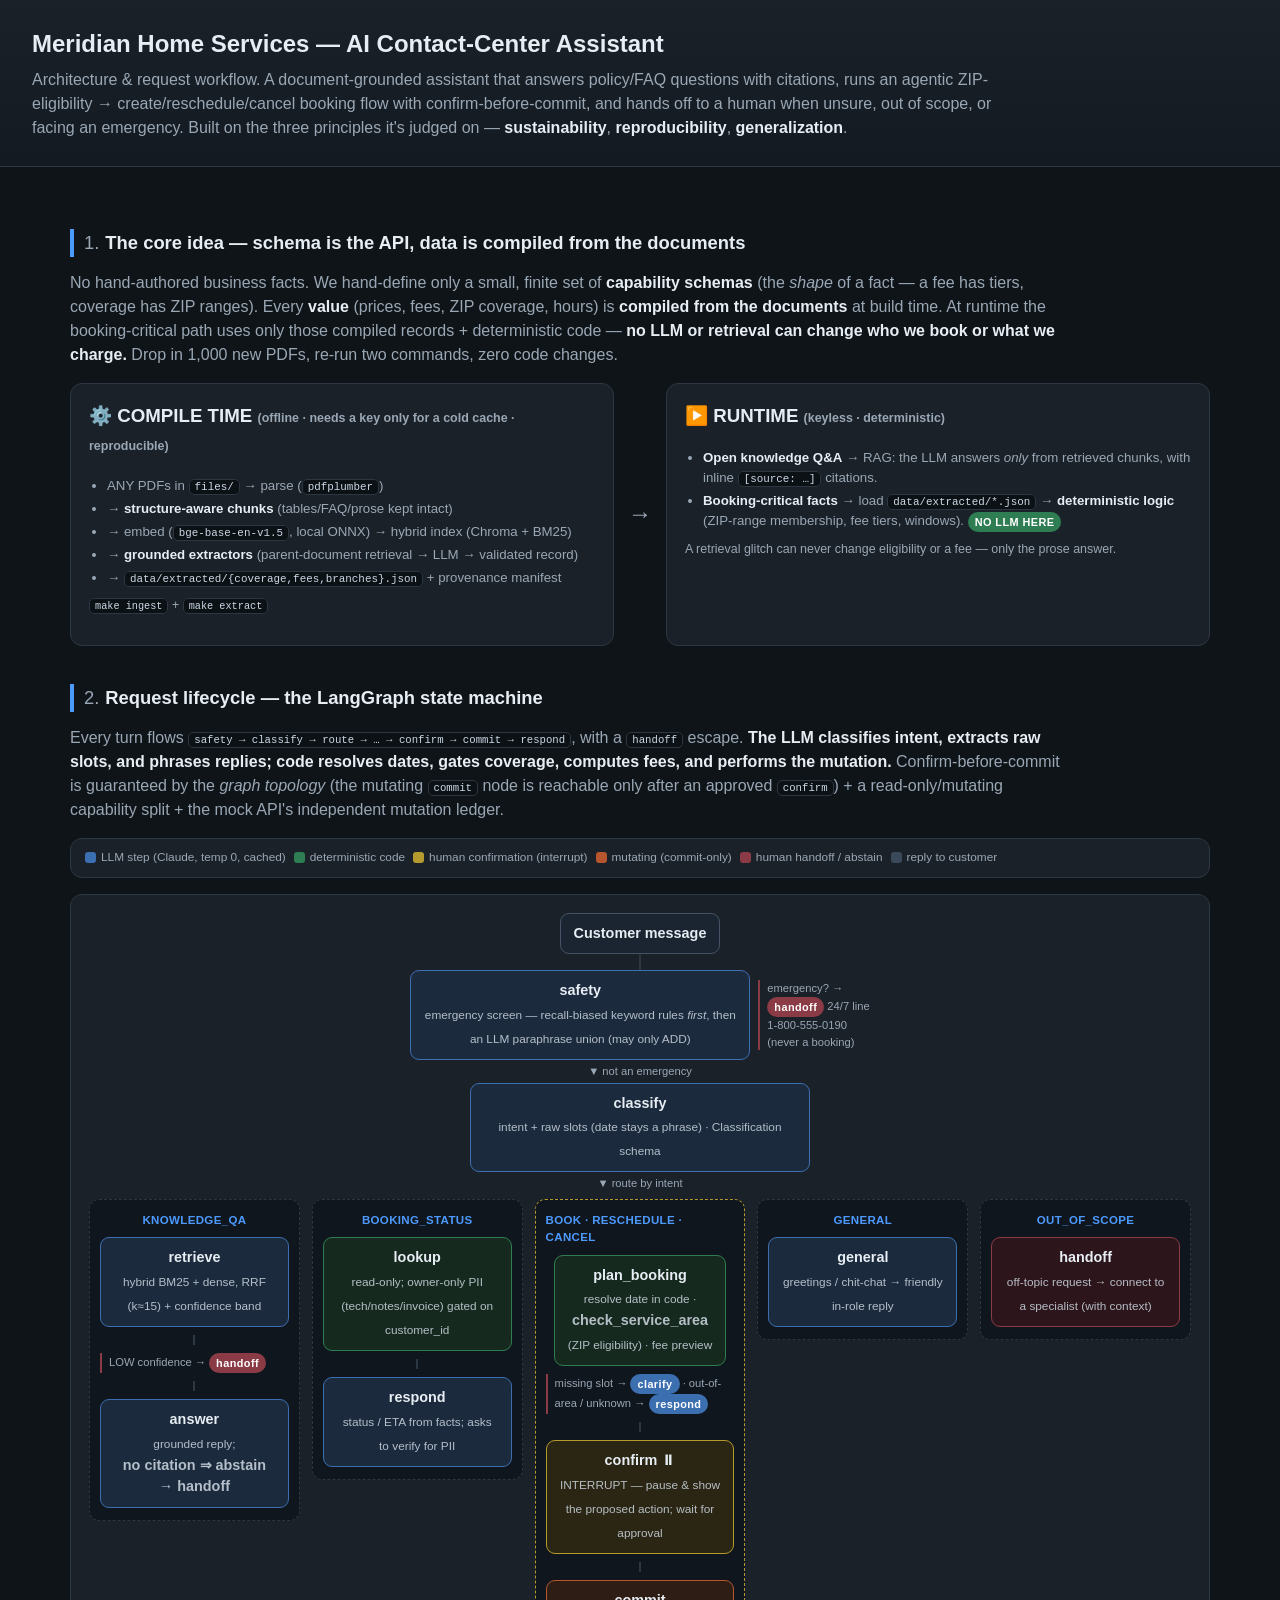
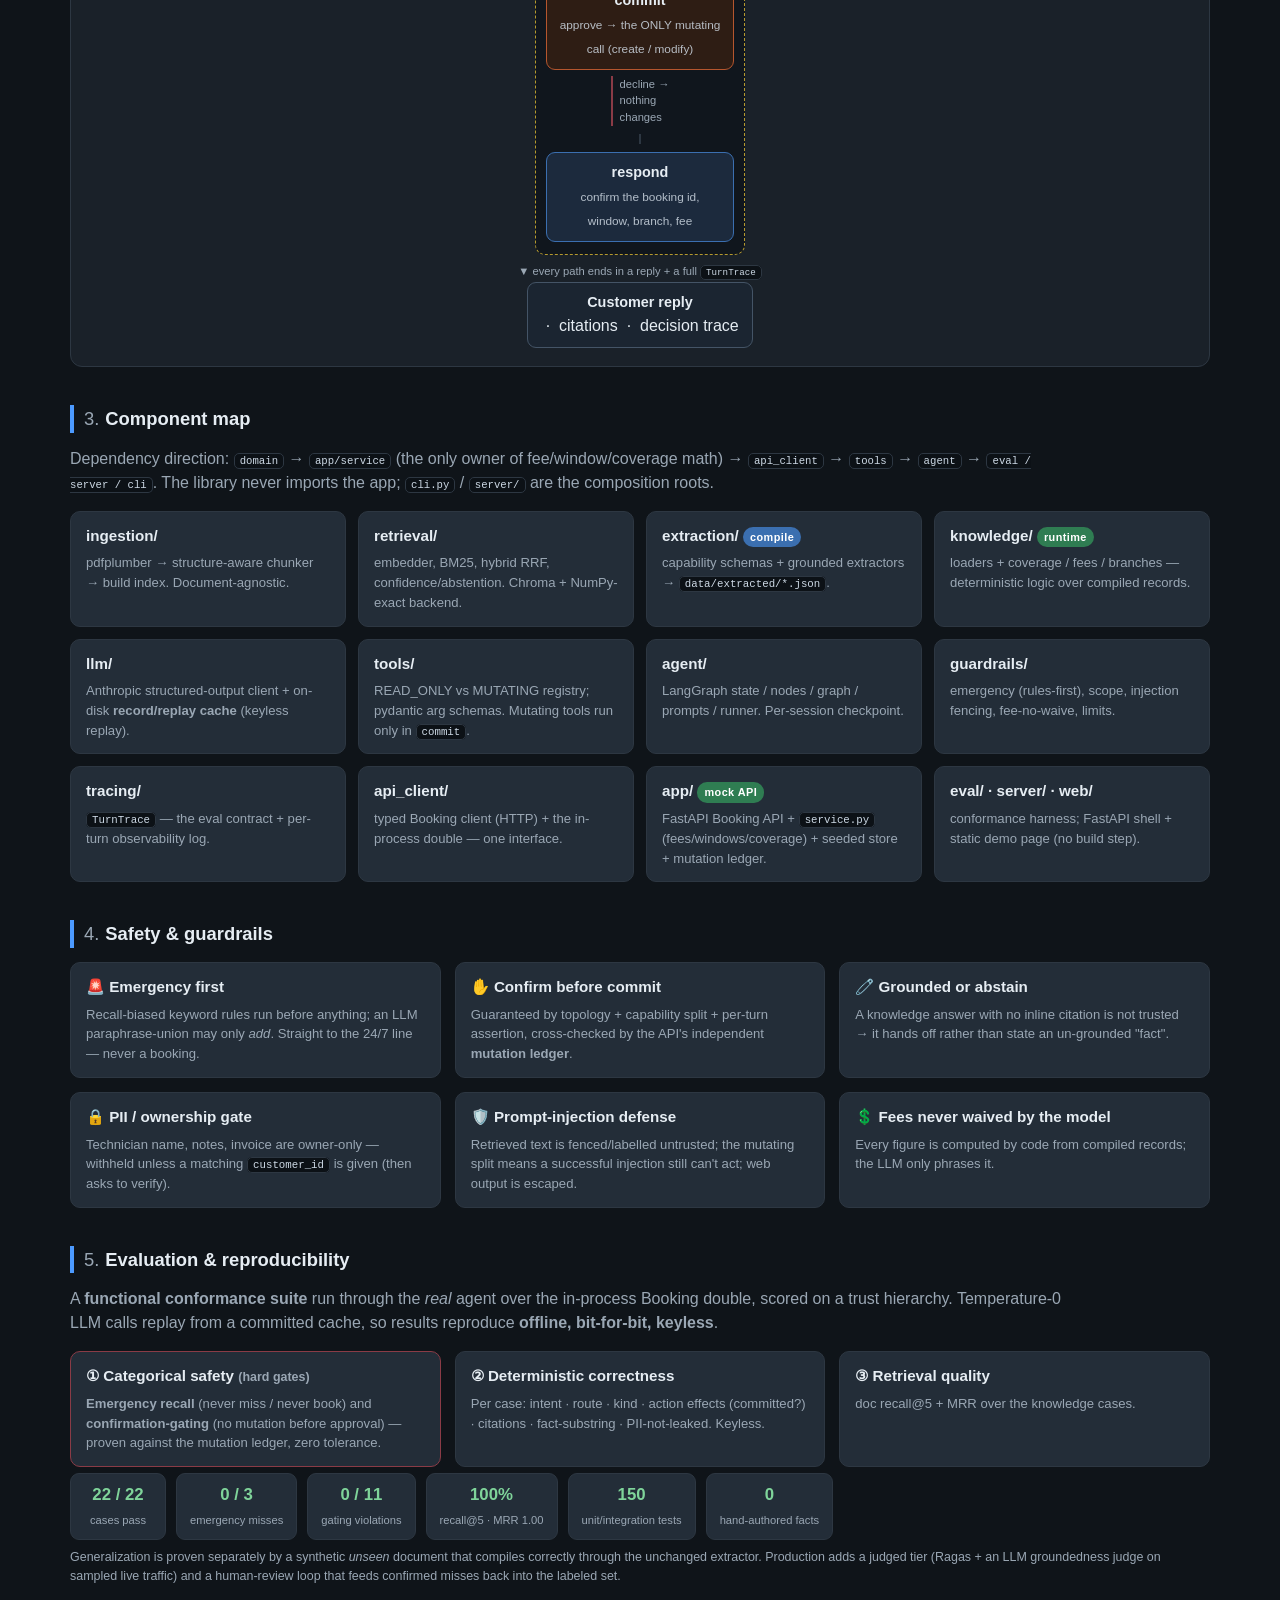
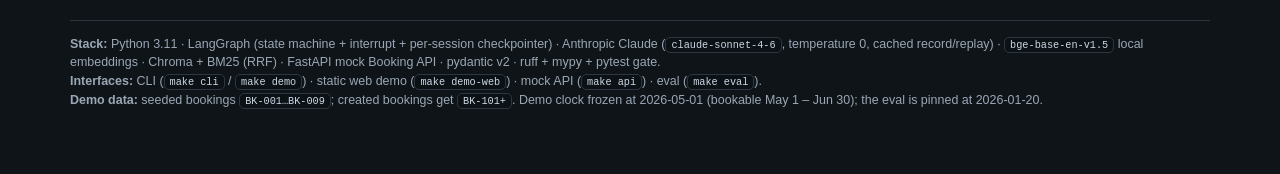
==== docs/architecture.html @ 044aae3a "Docs: add a self-contained architecture + workflow HTML (offline, presentation-ready) Single-file do" ====
<!DOCTYPE html>
<html lang="en">
<head>
<meta charset="utf-8" />
<meta name="viewport" content="width=device-width, initial-scale=1" />
<title>Meridian Assistant — Architecture &amp; Workflow</title>
<style>
  :root{
    --bg:#0f1419; --panel:#1a2129; --panel2:#232d38; --ink:#e6edf3; --muted:#9aa7b4;
    --line:#2d3742; --accent:#4c9aff;
    --llm:#3b6fb0; --code:#2f7d52; --mut:#b5562e; --gate:#b59a2e; --halt:#8a3b46; --term:#3a4a5a;
  }
  *{box-sizing:border-box}
  body{margin:0;background:var(--bg);color:var(--ink);font-family:-apple-system,BlinkMacSystemFont,"Segoe UI",Roboto,Helvetica,Arial,sans-serif;line-height:1.5;}
  header{padding:26px 32px;border-bottom:1px solid var(--line);background:linear-gradient(180deg,#1a2129,#141a21);}
  header h1{margin:0;font-size:1.5rem;}
  header p{margin:6px 0 0;color:var(--muted);max-width:980px;}
  main{max-width:1180px;margin:0 auto;padding:24px 20px 64px;}
  h2{font-size:1.15rem;border-left:4px solid var(--accent);padding-left:10px;margin:38px 0 14px;}
  h2 .n{color:var(--muted);font-weight:400;margin-right:6px;}
  p.lead{color:var(--muted);margin:0 0 16px;max-width:1000px;}
  .panel{background:var(--panel);border:1px solid var(--line);border-radius:12px;padding:18px;}
  .grid2{display:grid;grid-template-columns:1fr 1fr;gap:16px;}
  .grid3{display:grid;grid-template-columns:repeat(3,1fr);gap:14px;}
  .grid4{display:grid;grid-template-columns:repeat(2,1fr);gap:12px;}
  @media(min-width:900px){.grid4{grid-template-columns:repeat(4,1fr);}}
  .card{background:var(--panel2);border:1px solid var(--line);border-radius:10px;padding:13px 15px;}
  .card h3{margin:0 0 6px;font-size:.95rem;}
  .card p{margin:0;color:var(--muted);font-size:.82rem;}
  code{background:#0c1116;border:1px solid var(--line);border-radius:5px;padding:1px 5px;font-size:.82em;color:#cdd9e5;}
  .tag{display:inline-block;font-size:.68rem;font-weight:700;letter-spacing:.04em;padding:2px 7px;border-radius:10px;color:#fff;vertical-align:middle;}
  .t-llm{background:var(--llm)} .t-code{background:var(--code)} .t-mut{background:var(--mut)}
  .t-gate{background:var(--gate);color:#1a1500} .t-halt{background:var(--halt)} .t-term{background:var(--term)}
  /* flow */
  .legend{display:flex;flex-wrap:wrap;gap:8px;margin:0 0 16px;}
  .legend span{font-size:.74rem;color:var(--muted);display:flex;align-items:center;gap:5px;}
  .dot{width:11px;height:11px;border-radius:3px;display:inline-block;}
  .flow{display:flex;flex-direction:column;align-items:center;gap:0;}
  .node{border-radius:9px;padding:9px 13px;border:1px solid var(--line);background:var(--panel2);text-align:center;min-width:150px;max-width:340px;}
  .node b{display:block;font-size:.9rem;}
  .node small{color:#cfd9e3;font-size:.74rem;opacity:.85;}
  .node.llm{border-color:#3b6fb0;background:#1c2a3d;}
  .node.code{border-color:#2f7d52;background:#16291f;}
  .node.mut{border-color:#b5562e;background:#2e1d14;}
  .node.gate{border-color:#b59a2e;background:#2b2613;}
  .node.halt{border-color:#8a3b46;background:#2c161b;}
  .node.term{border-color:#445466;background:#1b2531;}
  .arrow{width:2px;height:16px;background:var(--line);}
  .arrowlbl{color:var(--muted);font-size:.7rem;margin:3px 0;}
  .branchrow{display:flex;gap:12px;justify-content:center;flex-wrap:wrap;align-items:flex-start;width:100%;margin-top:4px;}
  .lane{flex:1;min-width:185px;max-width:230px;display:flex;flex-direction:column;align-items:center;gap:8px;background:#10161d;border:1px dashed var(--line);border-radius:10px;padding:12px 10px;}
  .lane .label{font-size:.72rem;color:var(--accent);font-weight:700;letter-spacing:.03em;text-transform:uppercase;}
  .vsep{width:2px;height:10px;background:var(--line);}
  .side{display:flex;align-items:center;gap:8px;}
  .sidebranch{font-size:.7rem;color:var(--muted);border-left:2px solid var(--halt);padding-left:7px;}
  ul.tight{margin:6px 0 0;padding-left:18px;color:var(--muted);font-size:.83rem;}
  ul.tight li{margin:3px 0;}
  .pipe{display:grid;grid-template-columns:1fr auto 1fr;gap:14px;align-items:stretch;}
  .pipe .mid{display:flex;align-items:center;color:var(--muted);font-size:1.5rem;}
  .kpis{display:flex;flex-wrap:wrap;gap:10px;margin-top:6px;}
  .kpi{background:var(--panel2);border:1px solid var(--line);border-radius:9px;padding:8px 13px;text-align:center;min-width:96px;}
  .kpi b{display:block;font-size:1.05rem;color:#7fd49a;}
  .kpi small{color:var(--muted);font-size:.7rem;}
  .foot{margin-top:34px;color:var(--muted);font-size:.78rem;border-top:1px solid var(--line);padding-top:14px;}
  .note{font-size:.78rem;color:var(--muted);margin-top:8px;}
  b.k{color:#e6edf3;}
</style>
</head>
<body>
<header>
  <h1>Meridian Home Services — AI Contact-Center Assistant</h1>
  <p>Architecture &amp; request workflow. A document-grounded assistant that answers policy/FAQ questions with citations,
  runs an agentic ZIP-eligibility → create/reschedule/cancel booking flow with confirm-before-commit, and hands off
  to a human when unsure, out of scope, or facing an emergency. Built on the three principles it's judged on —
  <b class="k">sustainability</b>, <b class="k">reproducibility</b>, <b class="k">generalization</b>.</p>
</header>
<main>

  <!-- ============ THE BIG IDEA ============ -->
  <h2><span class="n">1.</span>The core idea — schema is the API, data is compiled from the documents</h2>
  <p class="lead">No hand-authored business facts. We hand-define only a small, finite set of <b class="k">capability schemas</b>
  (the <i>shape</i> of a fact — a fee has tiers, coverage has ZIP ranges). Every <b class="k">value</b> (prices, fees, ZIP coverage, hours)
  is <b class="k">compiled from the documents</b> at build time. At runtime the booking-critical path uses only those compiled records +
  deterministic code — <b class="k">no LLM or retrieval can change who we book or what we charge.</b> Drop in 1,000 new PDFs, re-run two
  commands, zero code changes.</p>
  <div class="pipe">
    <div class="panel">
      <h3 style="margin-top:0">⚙️ COMPILE TIME <span class="note">(offline · needs a key only for a cold cache · reproducible)</span></h3>
      <ul class="tight">
        <li>ANY PDFs in <code>files/</code> → parse (<code>pdfplumber</code>)</li>
        <li>→ <b class="k">structure-aware chunks</b> (tables/FAQ/prose kept intact)</li>
        <li>→ embed (<code>bge-base-en-v1.5</code>, local ONNX) → hybrid index (Chroma + BM25)</li>
        <li>→ <b class="k">grounded extractors</b> (parent-document retrieval → LLM → validated record)</li>
        <li>→ <code>data/extracted/{coverage,fees,branches}.json</code> + provenance manifest</li>
      </ul>
      <p class="note"><code>make ingest</code> + <code>make extract</code></p>
    </div>
    <div class="mid">→</div>
    <div class="panel">
      <h3 style="margin-top:0">▶️ RUNTIME <span class="note">(keyless · deterministic)</span></h3>
      <ul class="tight">
        <li><b class="k">Open knowledge Q&amp;A</b> → RAG: the LLM answers <i>only</i> from retrieved chunks, with inline <code>[source: …]</code> citations.</li>
        <li><b class="k">Booking-critical facts</b> → load <code>data/extracted/*.json</code> → <b class="k">deterministic logic</b> (ZIP-range membership, fee tiers, windows). <span class="tag t-code">NO&nbsp;LLM&nbsp;HERE</span></li>
      </ul>
      <p class="note">A retrieval glitch can never change eligibility or a fee — only the prose answer.</p>
    </div>
  </div>

  <!-- ============ REQUEST LIFECYCLE ============ -->
  <h2><span class="n">2.</span>Request lifecycle — the LangGraph state machine</h2>
  <p class="lead">Every turn flows <code>safety → classify → route → … → confirm → commit → respond</code>, with a <code>handoff</code> escape.
  <b class="k">The LLM classifies intent, extracts raw slots, and phrases replies; code resolves dates, gates coverage, computes fees, and performs the mutation.</b>
  Confirm-before-commit is guaranteed by the <i>graph topology</i> (the mutating <code>commit</code> node is reachable only after an approved <code>confirm</code>) + a read-only/mutating capability split + the mock API's independent mutation ledger.</p>
  <div class="legend panel" style="padding:10px 14px;">
    <span><i class="dot" style="background:var(--llm)"></i> LLM step (Claude, temp 0, cached)</span>
    <span><i class="dot" style="background:var(--code)"></i> deterministic code</span>
    <span><i class="dot" style="background:var(--gate)"></i> human confirmation (interrupt)</span>
    <span><i class="dot" style="background:var(--mut)"></i> mutating (commit-only)</span>
    <span><i class="dot" style="background:var(--halt)"></i> human handoff / abstain</span>
    <span><i class="dot" style="background:var(--term)"></i> reply to customer</span>
  </div>

  <div class="flow panel" style="margin-top:14px;">
    <div class="node term"><b>Customer message</b></div>
    <div class="arrow"></div>
    <div class="side">
      <div class="node llm"><b>safety</b><small>emergency screen — recall-biased keyword rules <i>first</i>, then an LLM paraphrase union (may only ADD)</small></div>
      <div class="sidebranch">emergency? →<br><span class="tag t-halt">handoff</span> 24/7 line<br>1-800-555-0190<br>(never a booking)</div>
    </div>
    <div class="arrowlbl">▼ not an emergency</div>
    <div class="node llm"><b>classify</b><small>intent + raw slots (date stays a phrase) · Classification schema</small></div>
    <div class="arrowlbl">▼ route by intent</div>

    <div class="branchrow">
      <!-- knowledge -->
      <div class="lane">
        <div class="label">knowledge_qa</div>
        <div class="node llm" style="min-width:0"><b>retrieve</b><small>hybrid BM25 + dense, RRF (k≈15) + confidence band</small></div>
        <div class="vsep"></div>
        <div class="sidebranch" style="align-self:stretch">LOW confidence → <span class="tag t-halt">handoff</span></div>
        <div class="vsep"></div>
        <div class="node llm" style="min-width:0"><b>answer</b><small>grounded reply; <b>no citation ⇒ abstain → handoff</b></small></div>
      </div>
      <!-- status -->
      <div class="lane">
        <div class="label">booking_status</div>
        <div class="node code" style="min-width:0"><b>lookup</b><small>read-only; owner-only PII (tech/notes/invoice) gated on customer_id</small></div>
        <div class="vsep"></div>
        <div class="node llm" style="min-width:0"><b>respond</b><small>status / ETA from facts; asks to verify for PII</small></div>
      </div>
      <!-- booking -->
      <div class="lane" style="max-width:300px;border-color:#b59a2e;">
        <div class="label">book · reschedule · cancel</div>
        <div class="node code" style="min-width:0"><b>plan_booking</b><small>resolve date in code · <b>check_service_area</b> (ZIP eligibility) · fee preview</small></div>
        <div class="sidebranch" style="align-self:stretch">missing slot → <span class="tag t-llm">clarify</span> · out-of-area / unknown → <span class="tag t-llm">respond</span></div>
        <div class="vsep"></div>
        <div class="node gate" style="min-width:0"><b>confirm ⏸</b><small>INTERRUPT — pause &amp; show the proposed action; wait for approval</small></div>
        <div class="vsep"></div>
        <div class="side" style="gap:6px;flex-wrap:wrap;justify-content:center">
          <div class="node mut" style="min-width:0"><b>commit</b><small>approve → the ONLY mutating call (create / modify)</small></div>
          <div class="sidebranch">decline →<br>nothing<br>changes</div>
        </div>
        <div class="vsep"></div>
        <div class="node llm" style="min-width:0"><b>respond</b><small>confirm the booking id, window, branch, fee</small></div>
      </div>
      <!-- general -->
      <div class="lane">
        <div class="label">general</div>
        <div class="node llm" style="min-width:0"><b>general</b><small>greetings / chit-chat → friendly in-role reply</small></div>
      </div>
      <!-- oos -->
      <div class="lane">
        <div class="label">out_of_scope</div>
        <div class="node halt" style="min-width:0"><b>handoff</b><small>off-topic request → connect to a specialist (with context)</small></div>
      </div>
    </div>
    <div class="arrowlbl" style="margin-top:8px">▼ every path ends in a reply + a full <code>TurnTrace</code></div>
    <div class="node term"><b>Customer reply</b> &nbsp;·&nbsp; citations &nbsp;·&nbsp; decision trace</div>
  </div>

  <!-- ============ COMPONENTS ============ -->
  <h2><span class="n">3.</span>Component map</h2>
  <p class="lead">Dependency direction: <code>domain</code> → <code>app/service</code> (the only owner of fee/window/coverage math) → <code>api_client</code> → <code>tools</code> → <code>agent</code> → <code>eval / server / cli</code>. The library never imports the app; <code>cli.py</code> / <code>server/</code> are the composition roots.</p>
  <div class="grid4">
    <div class="card"><h3>ingestion/</h3><p>pdfplumber → structure-aware chunker → build index. Document-agnostic.</p></div>
    <div class="card"><h3>retrieval/</h3><p>embedder, BM25, hybrid RRF, confidence/abstention. Chroma + NumPy-exact backend.</p></div>
    <div class="card"><h3>extraction/ <span class="tag t-llm">compile</span></h3><p>capability schemas + grounded extractors → <code>data/extracted/*.json</code>.</p></div>
    <div class="card"><h3>knowledge/ <span class="tag t-code">runtime</span></h3><p>loaders + coverage / fees / branches — deterministic logic over compiled records.</p></div>
    <div class="card"><h3>llm/</h3><p>Anthropic structured-output client + on-disk <b>record/replay cache</b> (keyless replay).</p></div>
    <div class="card"><h3>tools/</h3><p>READ_ONLY vs MUTATING registry; pydantic arg schemas. Mutating tools run only in <code>commit</code>.</p></div>
    <div class="card"><h3>agent/</h3><p>LangGraph state / nodes / graph / prompts / runner. Per-session checkpoint.</p></div>
    <div class="card"><h3>guardrails/</h3><p>emergency (rules-first), scope, injection fencing, fee-no-waive, limits.</p></div>
    <div class="card"><h3>tracing/</h3><p><code>TurnTrace</code> — the eval contract + per-turn observability log.</p></div>
    <div class="card"><h3>api_client/</h3><p>typed Booking client (HTTP) + the in-process double — one interface.</p></div>
    <div class="card"><h3>app/ <span class="tag t-code">mock API</span></h3><p>FastAPI Booking API + <code>service.py</code> (fees/windows/coverage) + seeded store + mutation ledger.</p></div>
    <div class="card"><h3>eval/ · server/ · web/</h3><p>conformance harness; FastAPI shell + static demo page (no build step).</p></div>
  </div>

  <!-- ============ GUARDRAILS ============ -->
  <h2><span class="n">4.</span>Safety &amp; guardrails</h2>
  <div class="grid3">
    <div class="card"><h3>🚨 Emergency first</h3><p>Recall-biased keyword rules run before anything; an LLM paraphrase-union may only <i>add</i>. Straight to the 24/7 line — never a booking.</p></div>
    <div class="card"><h3>✋ Confirm before commit</h3><p>Guaranteed by topology + capability split + per-turn assertion, cross-checked by the API's independent <b>mutation ledger</b>.</p></div>
    <div class="card"><h3>🧷 Grounded or abstain</h3><p>A knowledge answer with no inline citation is not trusted → it hands off rather than state an un-grounded "fact".</p></div>
    <div class="card"><h3>🔒 PII / ownership gate</h3><p>Technician name, notes, invoice are owner-only — withheld unless a matching <code>customer_id</code> is given (then asks to verify).</p></div>
    <div class="card"><h3>🛡️ Prompt-injection defense</h3><p>Retrieved text is fenced/labelled untrusted; the mutating split means a successful injection still can't act; web output is escaped.</p></div>
    <div class="card"><h3>💲 Fees never waived by the model</h3><p>Every figure is computed by code from compiled records; the LLM only phrases it.</p></div>
  </div>

  <!-- ============ EVAL ============ -->
  <h2><span class="n">5.</span>Evaluation &amp; reproducibility</h2>
  <p class="lead">A <b>functional conformance suite</b> run through the <i>real</i> agent over the in-process Booking double, scored on a trust hierarchy.
  Temperature-0 LLM calls replay from a committed cache, so results reproduce <b>offline, bit-for-bit, keyless</b>.</p>
  <div class="grid3">
    <div class="card" style="border-color:#8a3b46"><h3>① Categorical safety <span class="note">(hard gates)</span></h3><p><b>Emergency recall</b> (never miss / never book) and <b>confirmation-gating</b> (no mutation before approval) — proven against the mutation ledger, zero tolerance.</p></div>
    <div class="card"><h3>② Deterministic correctness</h3><p>Per case: intent · route · kind · action effects (committed?) · citations · fact-substring · PII-not-leaked. Keyless.</p></div>
    <div class="card"><h3>③ Retrieval quality</h3><p>doc recall@5 + MRR over the knowledge cases.</p></div>
  </div>
  <div class="kpis">
    <div class="kpi"><b>22 / 22</b><small>cases pass</small></div>
    <div class="kpi"><b>0 / 3</b><small>emergency misses</small></div>
    <div class="kpi"><b>0 / 11</b><small>gating violations</small></div>
    <div class="kpi"><b>100%</b><small>recall@5 · MRR 1.00</small></div>
    <div class="kpi"><b>150</b><small>unit/integration tests</small></div>
    <div class="kpi"><b>0</b><small>hand-authored facts</small></div>
  </div>
  <p class="note">Generalization is proven separately by a synthetic <i>unseen</i> document that compiles correctly through the unchanged extractor.
  Production adds a judged tier (Ragas + an LLM groundedness judge on sampled live traffic) and a human-review loop that feeds confirmed misses back into the labeled set.</p>

  <div class="foot">
    <b>Stack:</b> Python 3.11 · LangGraph (state machine + interrupt + per-session checkpointer) · Anthropic Claude (<code>claude-sonnet-4-6</code>, temperature 0, cached record/replay) ·
    <code>bge-base-en-v1.5</code> local embeddings · Chroma + BM25 (RRF) · FastAPI mock Booking API · pydantic v2 · ruff + mypy + pytest gate.
    <br><b>Interfaces:</b> CLI (<code>make cli</code> / <code>make demo</code>) · static web demo (<code>make demo-web</code>) · mock API (<code>make api</code>) · eval (<code>make eval</code>).
    <br><b>Demo data:</b> seeded bookings <code>BK-001…BK-009</code>; created bookings get <code>BK-101+</code>. Demo clock frozen at 2026-05-01 (bookable May 1 – Jun 30); the eval is pinned at 2026-01-20.
  </div>
</main>
</body>
</html>
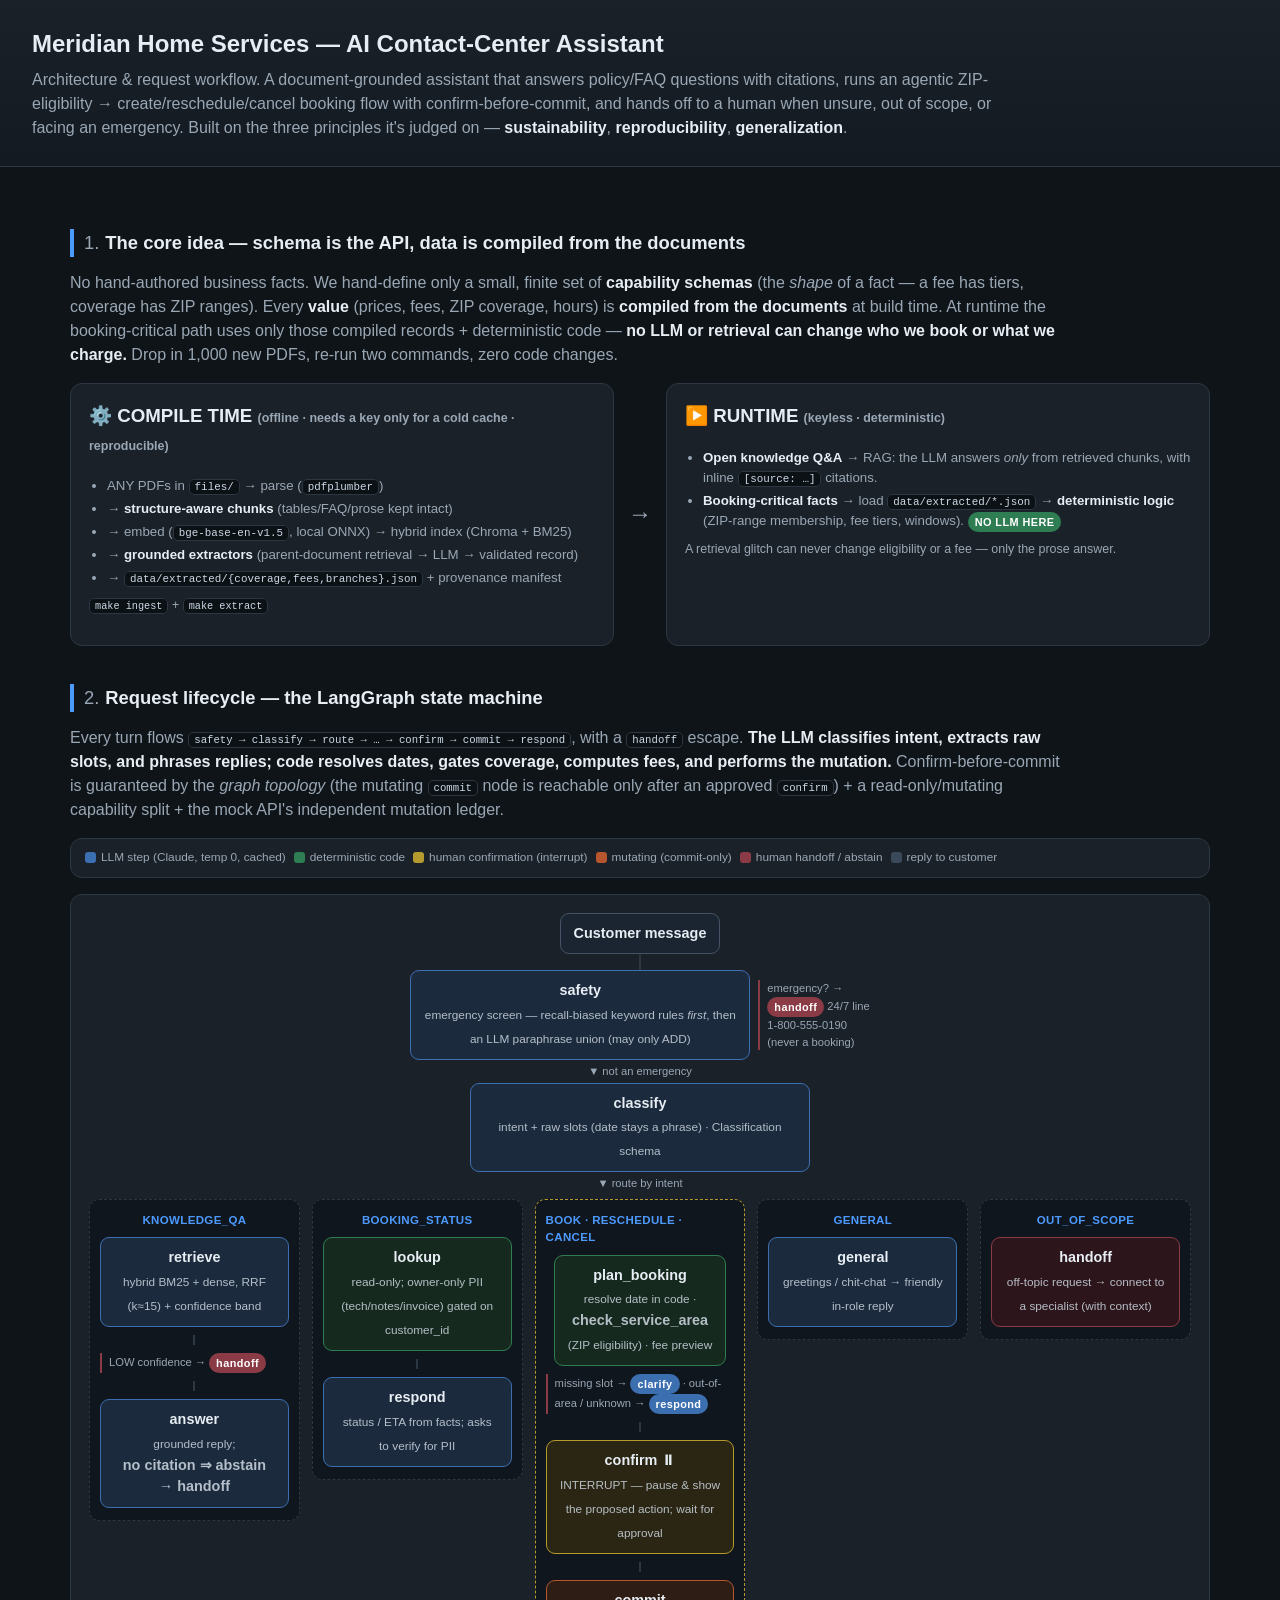
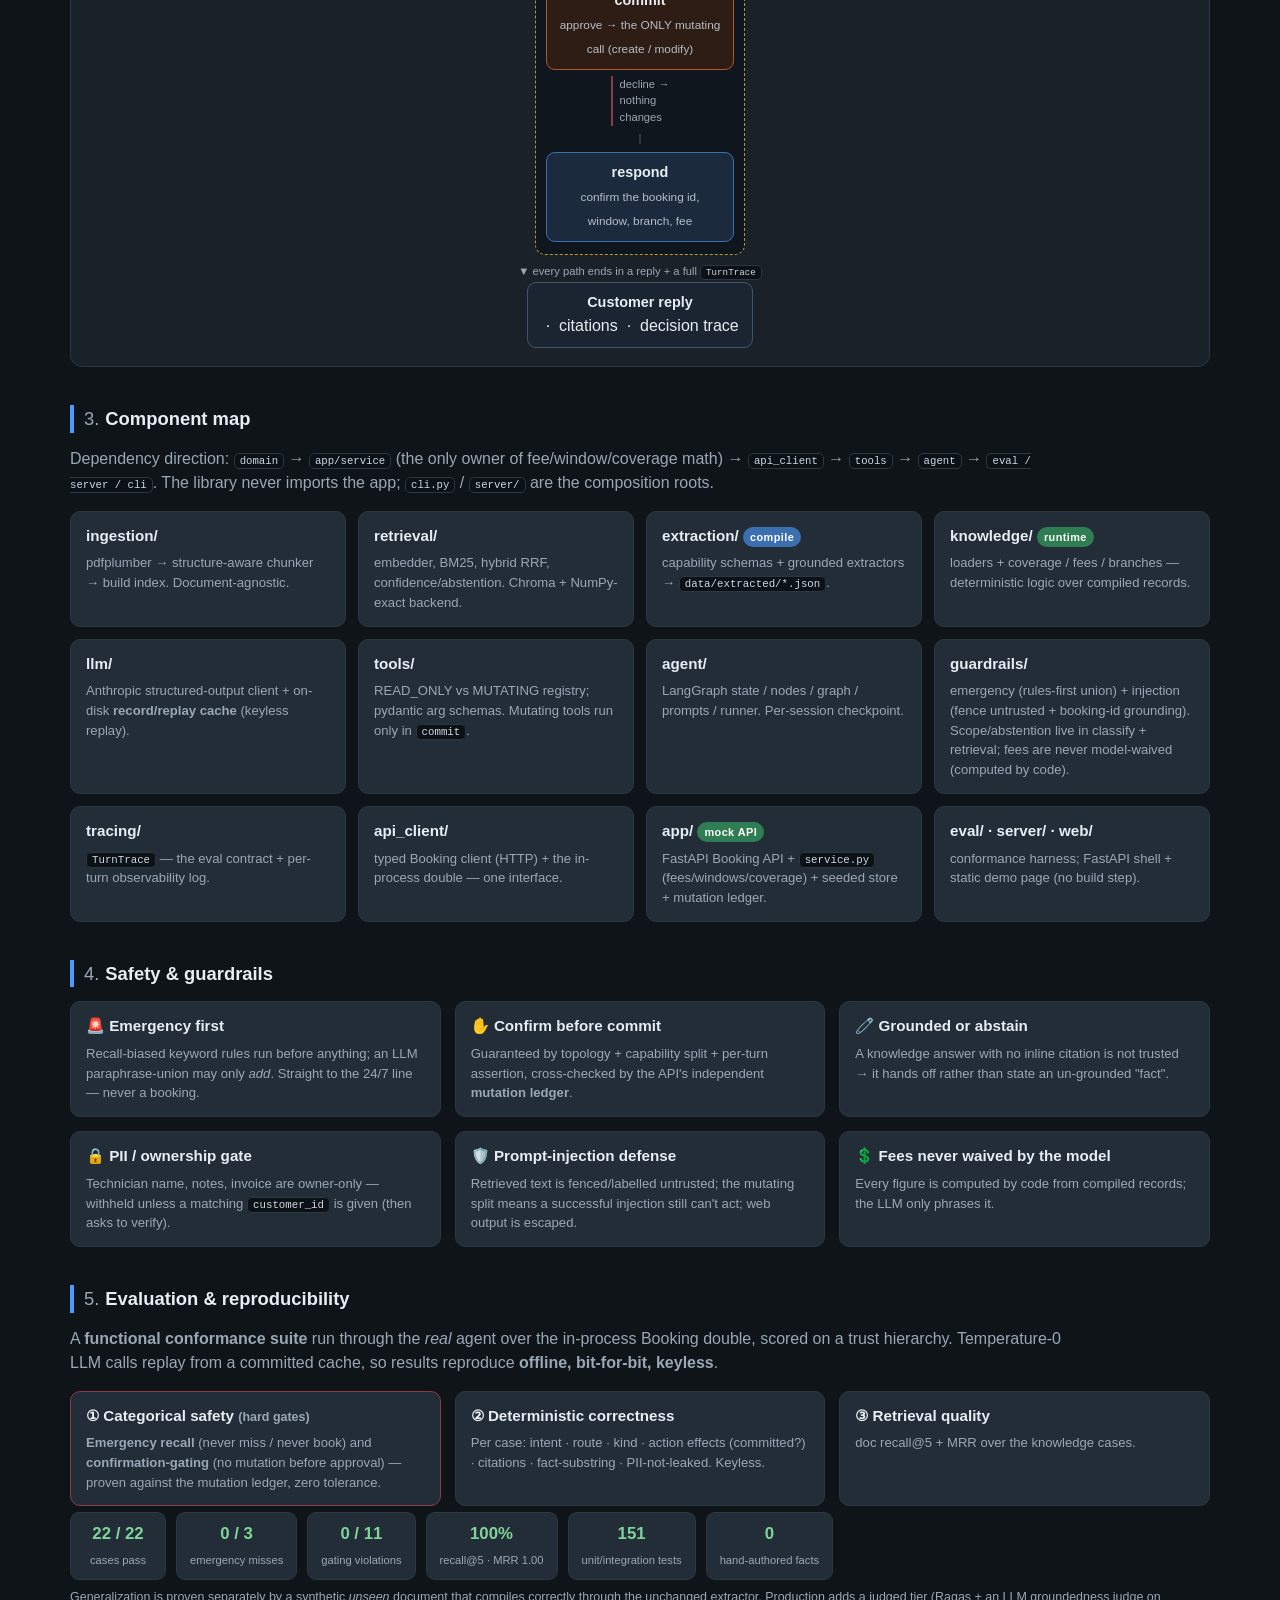
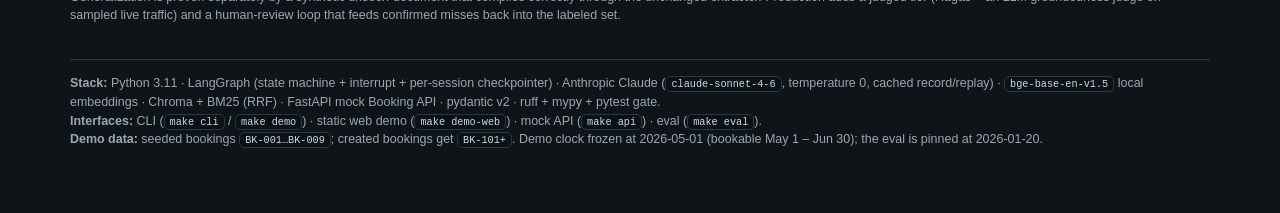
==== commit b7e5cf95: "Achieve full case-study conformance: wire injection guardrail, fix doc accuracy An adversarial self-" ====
--- a/docs/architecture.html
+++ b/docs/architecture.html
@@ -189,7 +189,7 @@
     <div class="card"><h3>llm/</h3><p>Anthropic structured-output client + on-disk <b>record/replay cache</b> (keyless replay).</p></div>
     <div class="card"><h3>tools/</h3><p>READ_ONLY vs MUTATING registry; pydantic arg schemas. Mutating tools run only in <code>commit</code>.</p></div>
     <div class="card"><h3>agent/</h3><p>LangGraph state / nodes / graph / prompts / runner. Per-session checkpoint.</p></div>
-    <div class="card"><h3>guardrails/</h3><p>emergency (rules-first), scope, injection fencing, fee-no-waive, limits.</p></div>
+    <div class="card"><h3>guardrails/</h3><p>emergency (rules-first union) + injection (fence untrusted + booking-id grounding). Scope/abstention live in classify + retrieval; fees are never model-waived (computed by code).</p></div>
     <div class="card"><h3>tracing/</h3><p><code>TurnTrace</code> — the eval contract + per-turn observability log.</p></div>
     <div class="card"><h3>api_client/</h3><p>typed Booking client (HTTP) + the in-process double — one interface.</p></div>
     <div class="card"><h3>app/ <span class="tag t-code">mock API</span></h3><p>FastAPI Booking API + <code>service.py</code> (fees/windows/coverage) + seeded store + mutation ledger.</p></div>
@@ -221,7 +221,7 @@
     <div class="kpi"><b>0 / 3</b><small>emergency misses</small></div>
     <div class="kpi"><b>0 / 11</b><small>gating violations</small></div>
     <div class="kpi"><b>100%</b><small>recall@5 · MRR 1.00</small></div>
-    <div class="kpi"><b>150</b><small>unit/integration tests</small></div>
+    <div class="kpi"><b>151</b><small>unit/integration tests</small></div>
     <div class="kpi"><b>0</b><small>hand-authored facts</small></div>
   </div>
   <p class="note">Generalization is proven separately by a synthetic <i>unseen</i> document that compiles correctly through the unchanged extractor.
